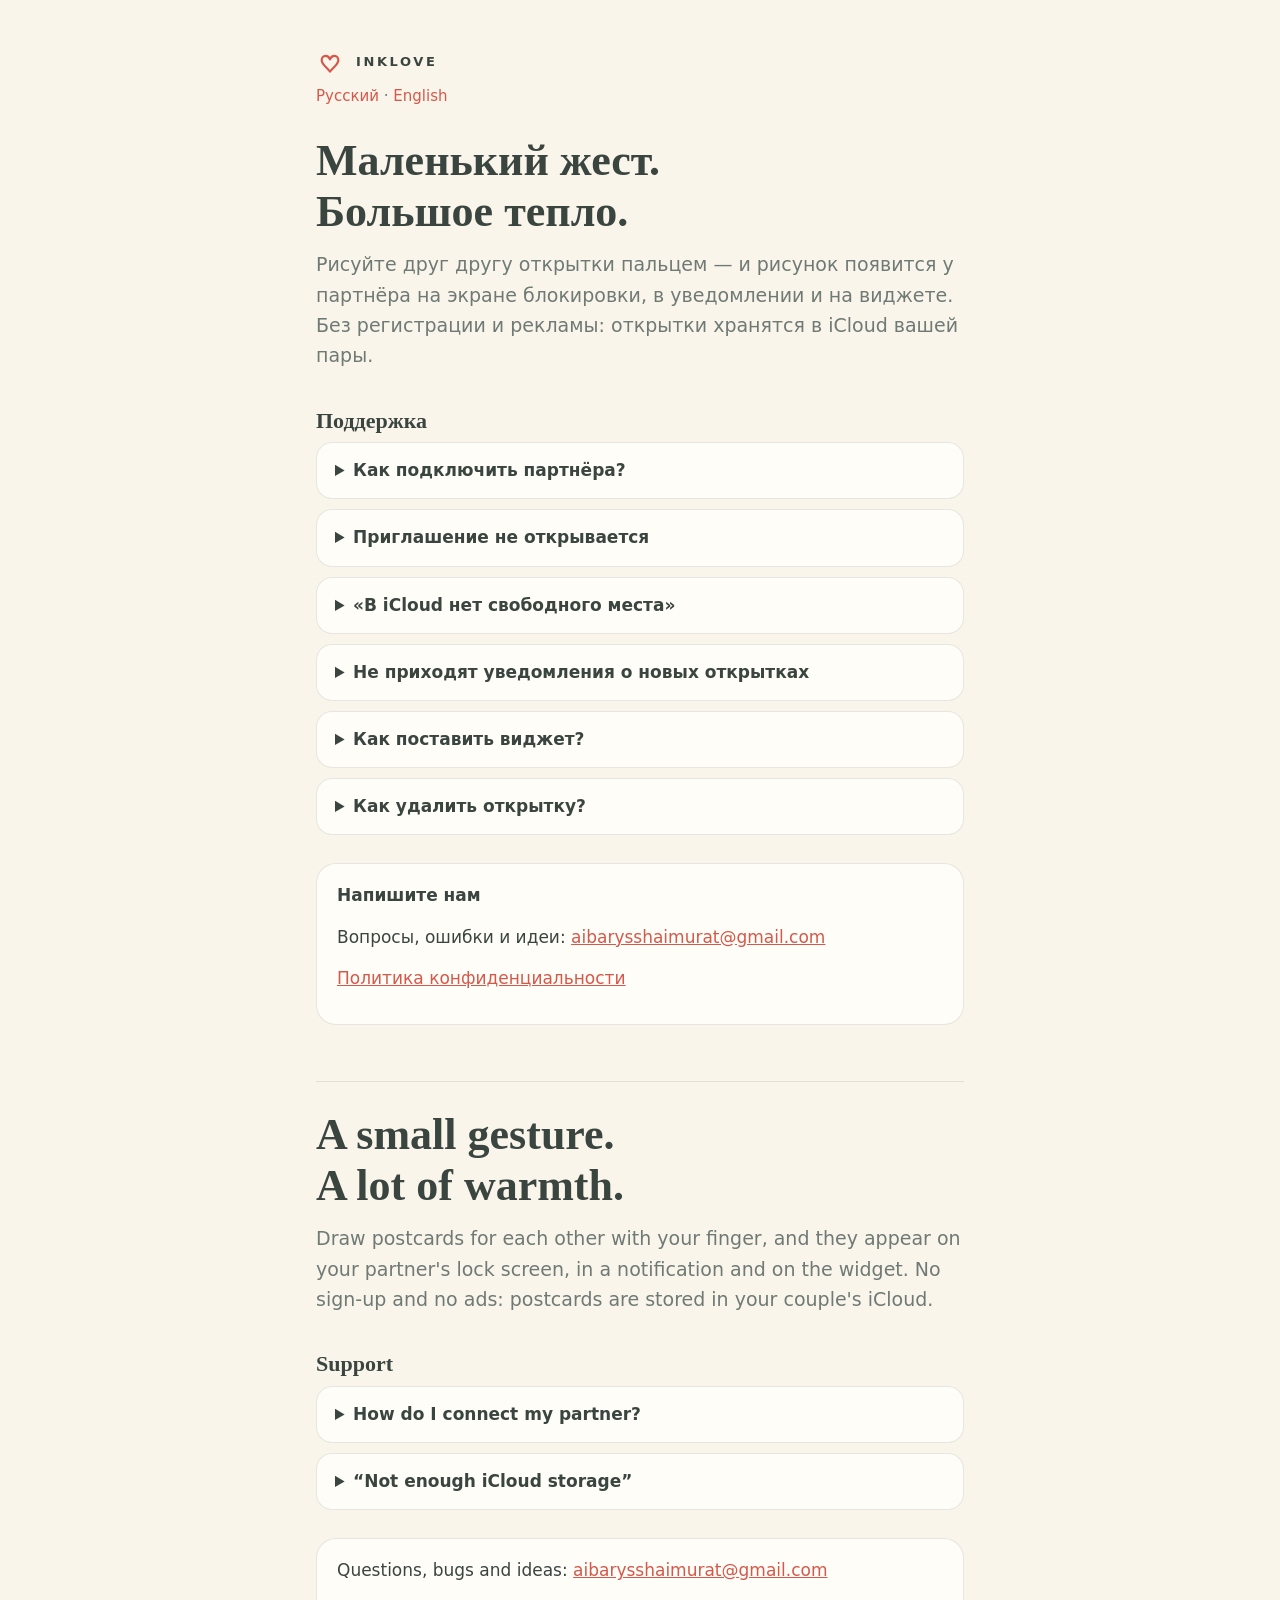
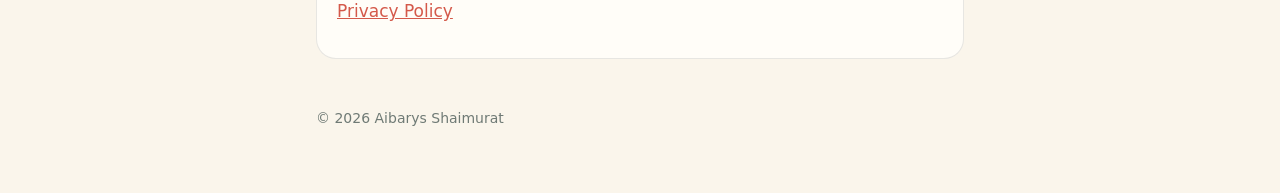
==== index.html @ a6e7ae0b "Обновление сайта InkLove" ====
<!doctype html>
<html lang="ru">
<head>
<meta charset="utf-8">
<meta name="viewport" content="width=device-width, initial-scale=1">
<title>InkLove — открытки для двоих</title>
<meta name="description" content="InkLove: рисуйте друг другу открытки, и они появятся у партнёра на экране. Поддержка и ответы на вопросы.">
<link rel="stylesheet" href="style.css">
</head>
<body>
<main>
  <header>
    <svg width="28" height="28" viewBox="0 0 64 64" aria-hidden="true">
      <path d="M32 26c-2-5-5-8-10-8-6 0-9 5-9 10 0 9 11 16 19 26 8-10 19-17 19-26 0-5-3-10-9-10-5 0-8 3-10 8z"
            fill="none" stroke="var(--coral)" stroke-width="5" stroke-linecap="round" stroke-linejoin="round"/>
    </svg>
    <span class="brand">InkLove</span>
  </header>
  <p class="lang"><a href="#ru">Русский</a> · <a href="#en">English</a></p>

  <article id="ru" lang="ru">
    <p class="hero">Маленький жест.<br>Большое тепло.</p>
    <p class="lead">Рисуйте друг другу открытки пальцем — и рисунок появится у партнёра на экране блокировки, в уведомлении и на виджете. Без регистрации и рекламы: открытки хранятся в iCloud вашей пары.</p>

    <h2>Поддержка</h2>
    <details>
      <summary>Как подключить партнёра?</summary>
      <p>Откройте «Вы вдвоём» → «Пригласить партнёра» и выберите одного человека. У партнёра должен быть установлен InkLove и выполнен вход в iCloud. Он открывает приглашение на своём iPhone и нажимает «Присоединиться».</p>
    </details>
    <details>
      <summary>Приглашение не открывается</summary>
      <p>Приглашение действует только для того Apple ID, на почту или телефон которого его отправили. Уточните у партнёра, к какой почте или номеру привязан его Apple ID, и отправьте приглашение заново через «Управлять доступом».</p>
    </details>
    <details>
      <summary>«В iCloud нет свободного места»</summary>
      <p>Общий альбом хранится в iCloud того, кто приглашает. Если хранилище заполнено полностью, альбом не создать. Освободите немного места (Настройки → ваше имя → iCloud) или попросите партнёра отправить приглашение вам.</p>
    </details>
    <details>
      <summary>Не приходят уведомления о новых открытках</summary>
      <p>Проверьте, что уведомления для InkLove разрешены в Настройках, а режим фокусирования их не скрывает. В режиме энергосбережения iOS может доставлять их с задержкой. Открытка всё равно появится, когда вы откроете приложение.</p>
    </details>
    <details>
      <summary>Как поставить виджет?</summary>
      <p>Домашний экран: удерживайте пустое место → «Изменить» → «Добавить виджет» → InkLove. Экран блокировки: удерживайте экран блокировки → «Настроить» → экран блокировки → поле виджетов → InkLove. Виджет показывает последнюю открытку от партнёра.</p>
    </details>
    <details>
      <summary>Как удалить открытку?</summary>
      <p>Нажмите «…» на своей открытке → «Удалить». Открытка из общего альбома удалится у вас обоих. Открытку партнёра может удалить только он.</p>
    </details>

    <div class="contact">
      <p><strong>Напишите нам</strong></p>
      <p>Вопросы, ошибки и идеи: <a href="mailto:aibarysshaimurat@gmail.com">aibarysshaimurat@gmail.com</a></p>
      <p><a href="privacy/">Политика конфиденциальности</a></p>
    </div>
  </article>

  <hr>

  <article id="en" lang="en">
    <p class="hero">A small gesture.<br>A lot of warmth.</p>
    <p class="lead">Draw postcards for each other with your finger, and they appear on your partner's lock screen, in a notification and on the widget. No sign-up and no ads: postcards are stored in your couple's iCloud.</p>
    <h2>Support</h2>
    <details>
      <summary>How do I connect my partner?</summary>
      <p>Open “Вы вдвоём” → “Пригласить партнёра” and choose one person. Your partner needs InkLove installed and to be signed in to iCloud, then opens the invitation on their iPhone and joins.</p>
    </details>
    <details>
      <summary>“Not enough iCloud storage”</summary>
      <p>The shared album is stored in the iCloud of the person who sends the invitation. If that storage is completely full, free up a little space or ask your partner to invite you instead.</p>
    </details>
    <div class="contact">
      <p>Questions, bugs and ideas: <a href="mailto:aibarysshaimurat@gmail.com">aibarysshaimurat@gmail.com</a></p>
      <p><a href="privacy/#en">Privacy Policy</a></p>
    </div>
  </article>

  <footer>© 2026 Aibarys Shaimurat</footer>
</main>
</body>
</html>
---- style.css ----
/* Shared styles for the InkLove site (privacy policy and support). */
:root {
  --paper: #faf5eb;
  --card: #fffdf8;
  --ink: #3a4540;
  --muted: #6f7a75;
  --coral: #d4594a;
  --line: rgba(58, 69, 64, 0.12);
}
@media (prefers-color-scheme: dark) {
  :root {
    --paper: #1d201f;
    --card: #262a28;
    --ink: #ece7dc;
    --muted: #a9b0ac;
    --coral: #e9796b;
    --line: rgba(236, 231, 220, 0.14);
  }
}
* { box-sizing: border-box; }
body {
  margin: 0;
  background: var(--paper);
  color: var(--ink);
  font: 17px/1.6 -apple-system, BlinkMacSystemFont, "Segoe UI", system-ui, sans-serif;
  -webkit-text-size-adjust: 100%;
}
main { max-width: 680px; margin: 0 auto; padding: 48px 16px 64px; }
header { display: flex; align-items: center; gap: 12px; margin-bottom: 8px; }
header svg { flex: none; }
.brand { font-weight: 700; letter-spacing: 0.2em; font-size: 13px; text-transform: uppercase; }
h1, h2 { font-family: ui-serif, "New York", Georgia, "Times New Roman", serif; font-weight: 600; line-height: 1.25; }
h1 { font-size: clamp(26px, 7.4vw, 34px); margin: 28px 0 6px; }
h1, h2, p, li { overflow-wrap: break-word; }
h1, h2 { hyphens: auto; }
h2 { font-size: 22px; margin: 36px 0 8px; }
p, ul { margin: 0 0 14px; }
ul { padding-left: 22px; }
li { margin-bottom: 6px; }
a { color: var(--coral); }
.date { color: var(--muted); font-size: 15px; margin-bottom: 24px; }
.lang { font-size: 15px; color: var(--muted); }
.lang a { text-decoration: none; }
.summary {
  background: var(--card);
  border: 1px solid var(--line);
  border-radius: 20px;
  padding: 18px 20px 6px;
  margin: 20px 0 8px;
}
hr { border: 0; border-top: 1px solid var(--line); margin: 56px 0 8px; }
footer { color: var(--muted); font-size: 14px; margin-top: 48px; }
a.brand { color: var(--ink); text-decoration: none; }
.hero { font-family: ui-serif, "New York", Georgia, "Times New Roman", serif; font-size: clamp(30px, 8vw, 44px); line-height: 1.15; margin: 28px 0 12px; font-weight: 600; }
.lead { font-size: 19px; color: var(--muted); margin-bottom: 28px; }
details { background: var(--card); border: 1px solid var(--line); border-radius: 16px; padding: 14px 18px; margin-bottom: 10px; }
details[open] { padding-bottom: 4px; }
summary { cursor: pointer; font-weight: 600; }
details p { margin-top: 10px; }
.contact { background: var(--card); border: 1px solid var(--line); border-radius: 20px; padding: 18px 20px; margin-top: 28px; }
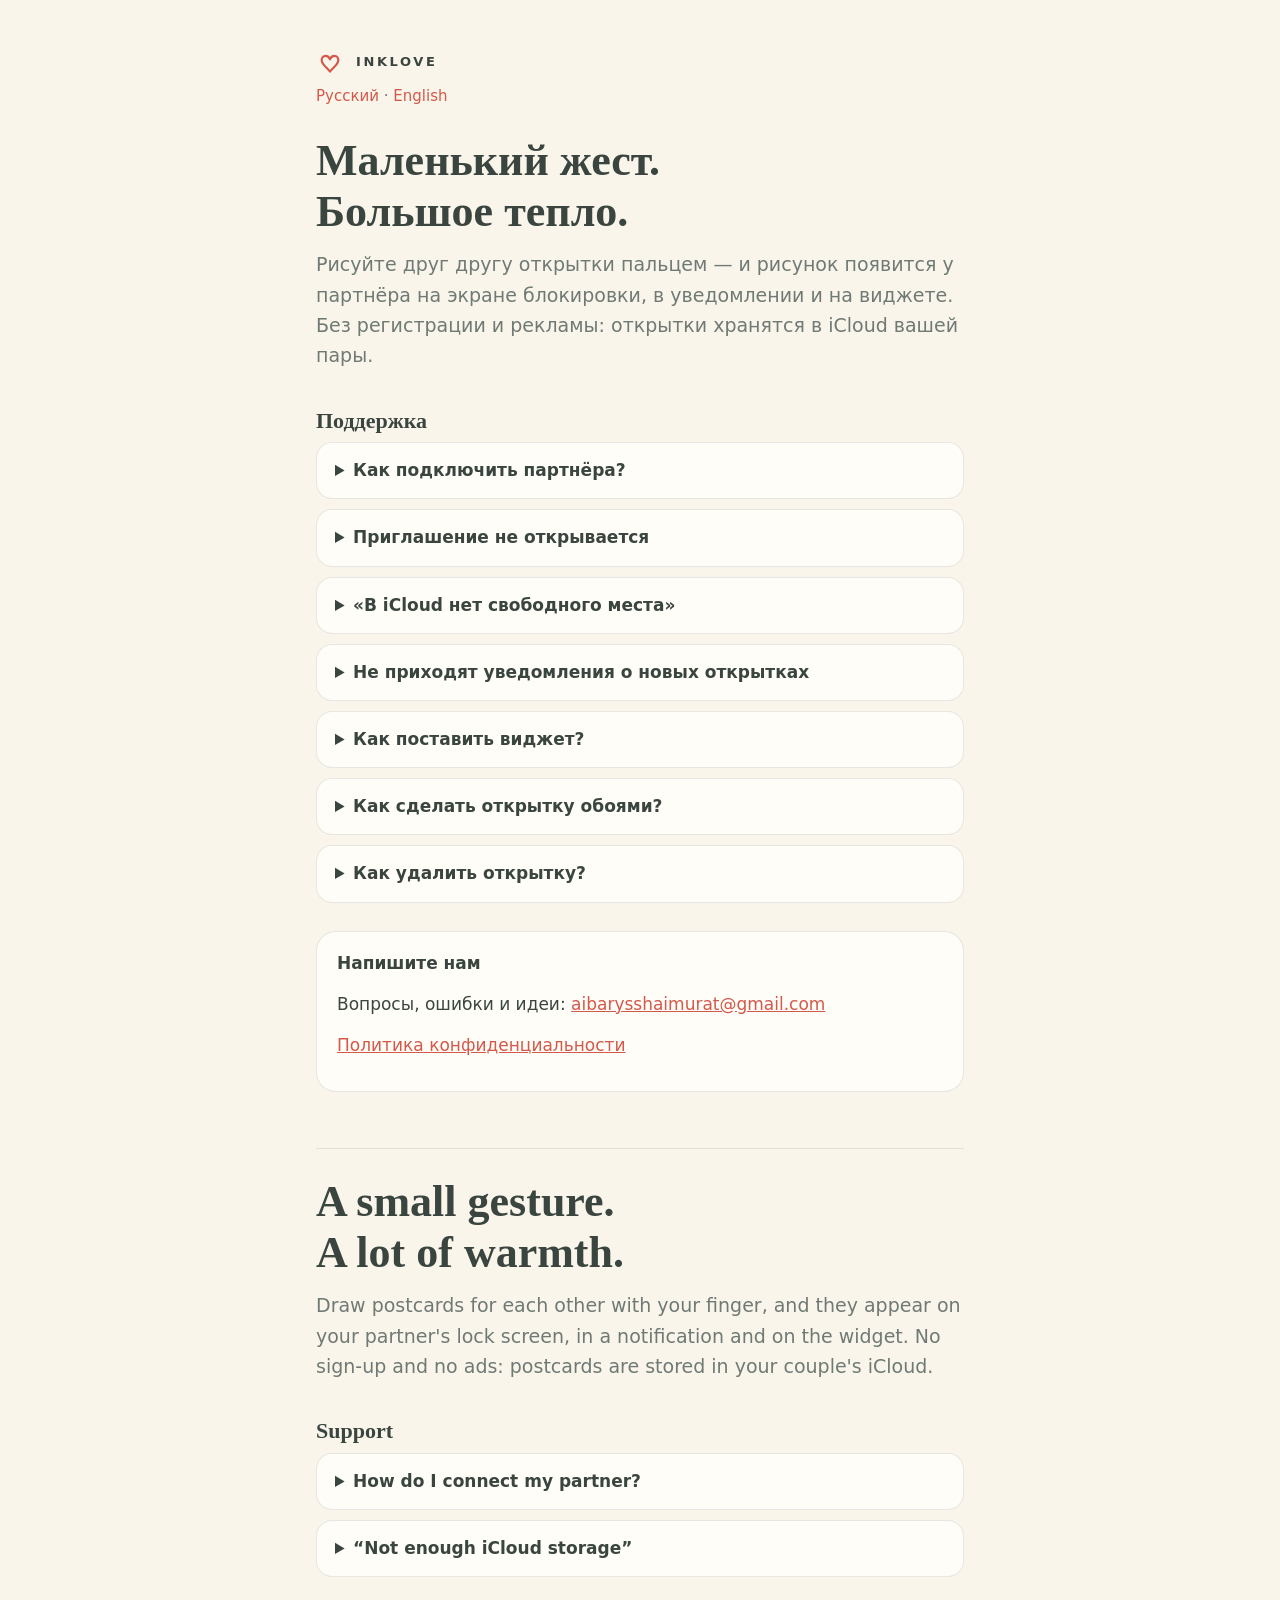
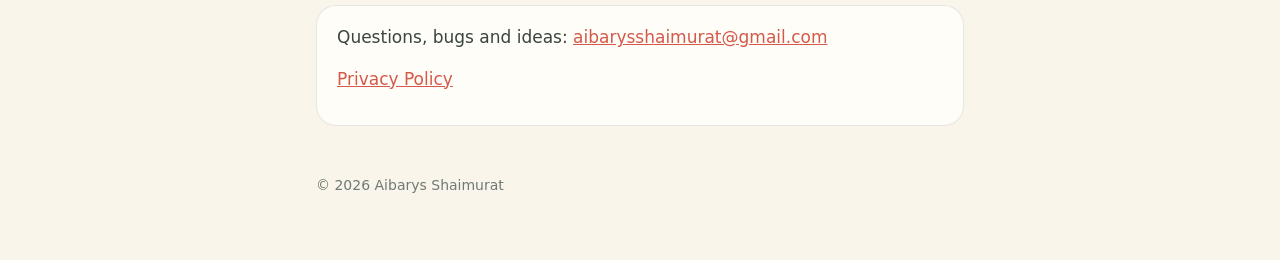
==== commit 631b7979: "Обновление сайта InkLove" ====
--- a/index.html
+++ b/index.html
@@ -44,6 +44,10 @@
       <p>Домашний экран: удерживайте пустое место → «Изменить» → «Добавить виджет» → InkLove. Экран блокировки: удерживайте экран блокировки → «Настроить» → экран блокировки → поле виджетов → InkLove. Виджет показывает последнюю открытку от партнёра.</p>
     </details>
     <details>
+      <summary>Как сделать открытку обоями?</summary>
+      <p>Нажмите «…» на открытке → «Сделать обоями». Картинка размером с экран сохранится в «Фото», открытка в ней ниже часов. Затем удерживайте экран блокировки → «+» → «Фото» и выберите её. «Сохранить в Фото» сохраняет саму открытку, «Поделиться» отправляет её куда угодно.</p>
+    </details>
+    <details>
       <summary>Как удалить открытку?</summary>
       <p>Нажмите «…» на своей открытке → «Удалить». Открытка из общего альбома удалится у вас обоих. Открытку партнёра может удалить только он.</p>
     </details>
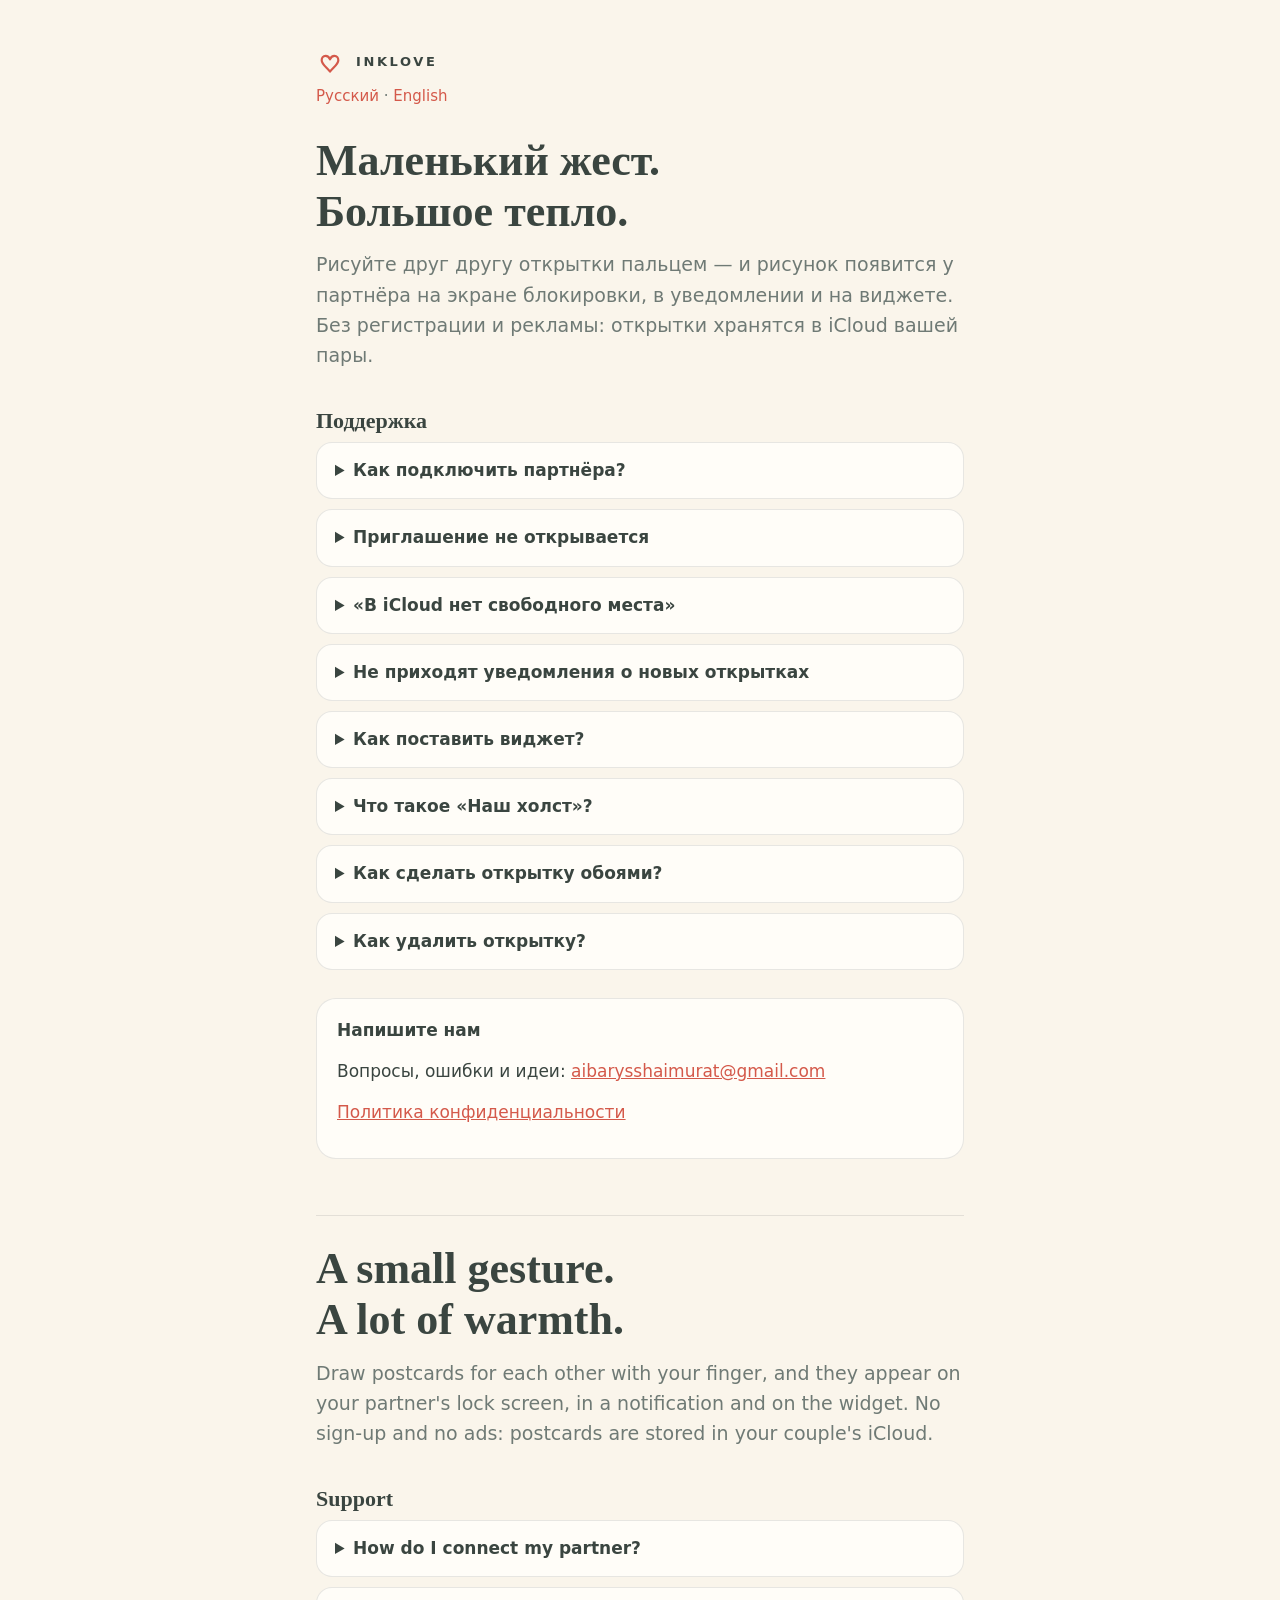
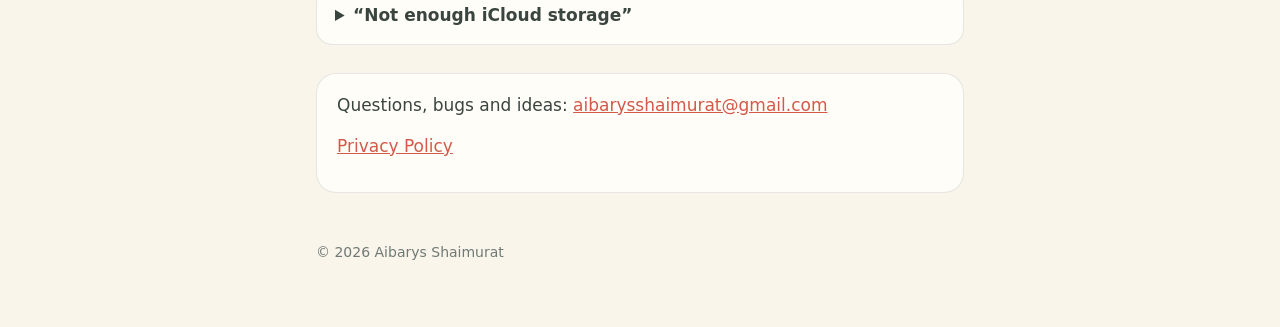
==== commit 65768daf: "Обновление сайта InkLove" ====
--- a/index.html
+++ b/index.html
@@ -44,6 +44,10 @@
       <p>Домашний экран: удерживайте пустое место → «Изменить» → «Добавить виджет» → InkLove. Экран блокировки: удерживайте экран блокировки → «Настроить» → экран блокировки → поле виджетов → InkLove. Виджет показывает последнюю открытку от партнёра.</p>
     </details>
     <details>
+      <summary>Что такое «Наш холст»?</summary>
+      <p>Большой общий холст для вас двоих. Рисуйте на нём одним пальцем, двигайте и приближайте двумя. Когда захотите что-то показать, нажмите «Отправить» и выберите квадрат: он появится в альбоме и на виджете у вас обоих, а партнёр получит уведомление. Свои штрихи партнёр увидит вместе с отправленной областью.</p>
+    </details>
+    <details>
       <summary>Как сделать открытку обоями?</summary>
       <p>Нажмите «…» на открытке → «Сделать обоями». Картинка размером с экран сохранится в «Фото», открытка в ней ниже часов. Затем удерживайте экран блокировки → «+» → «Фото» и выберите её. «Сохранить в Фото» сохраняет саму открытку, «Поделиться» отправляет её куда угодно.</p>
     </details>
